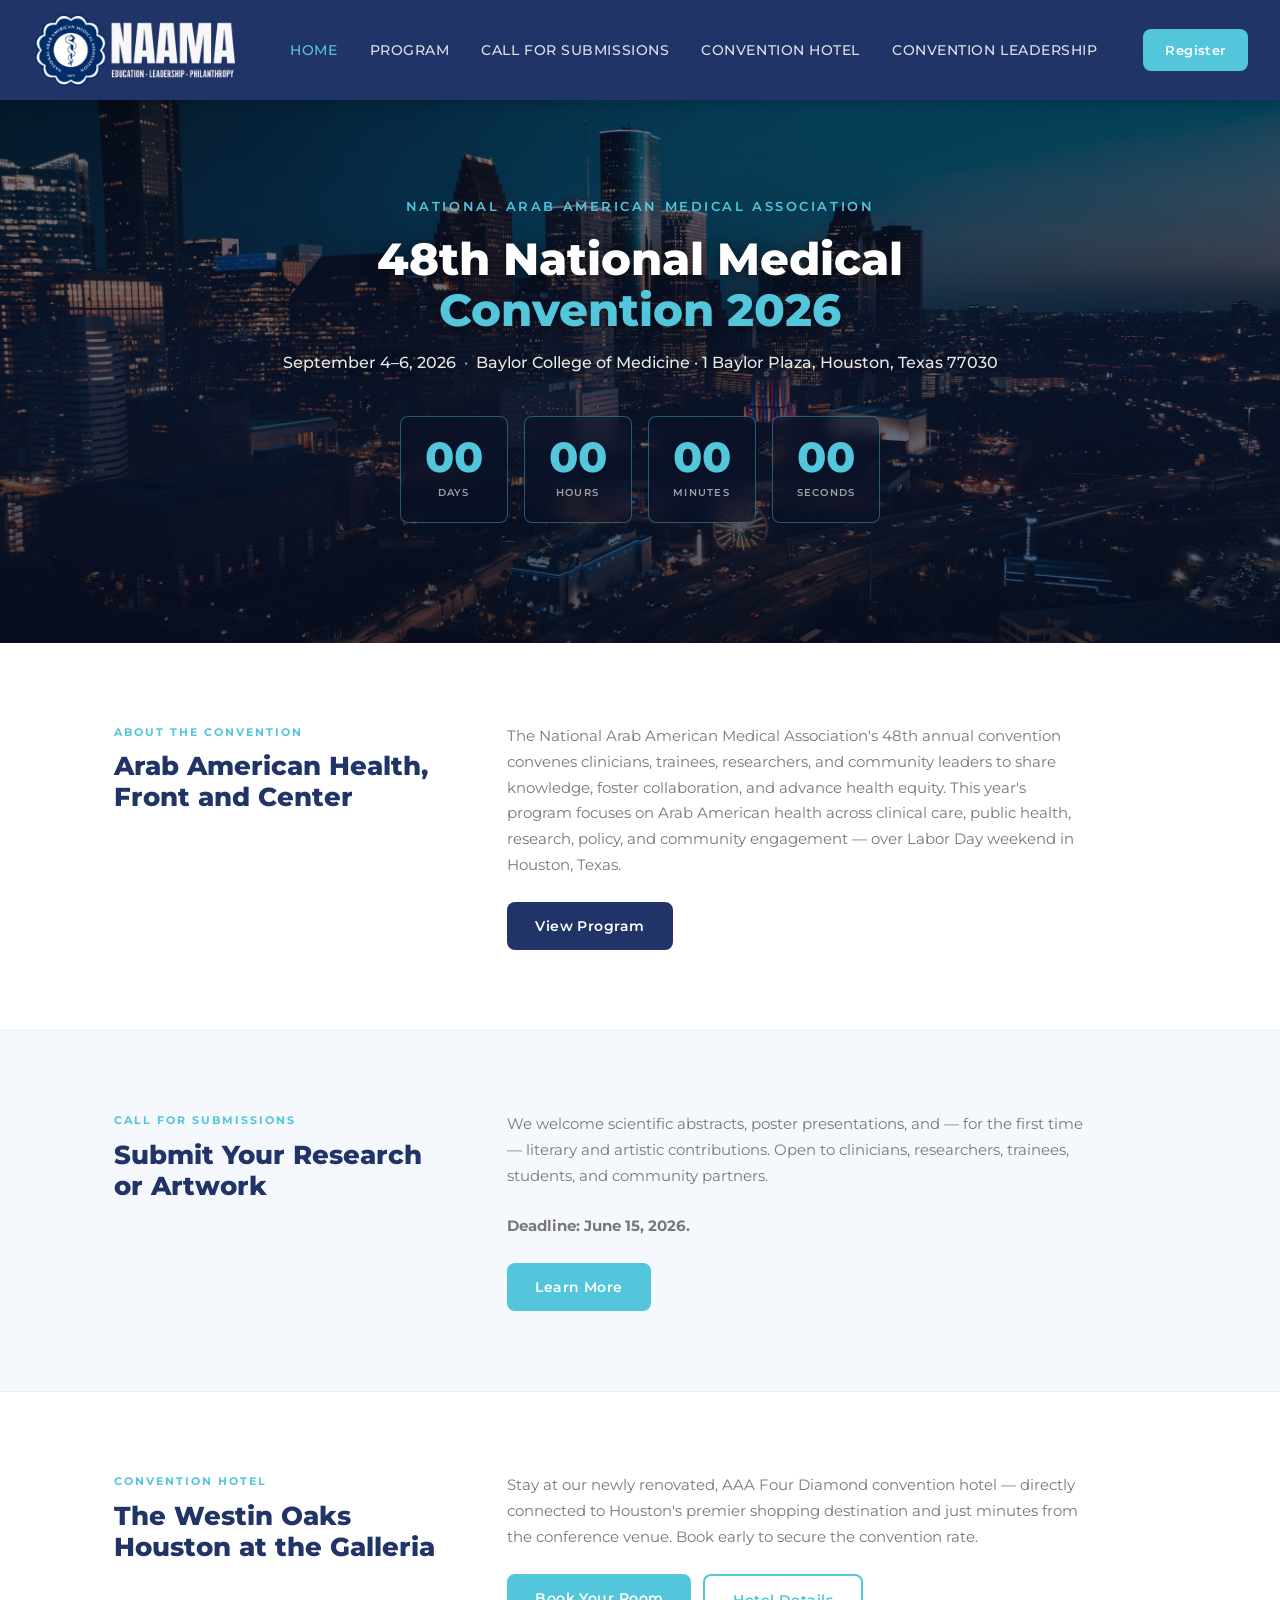
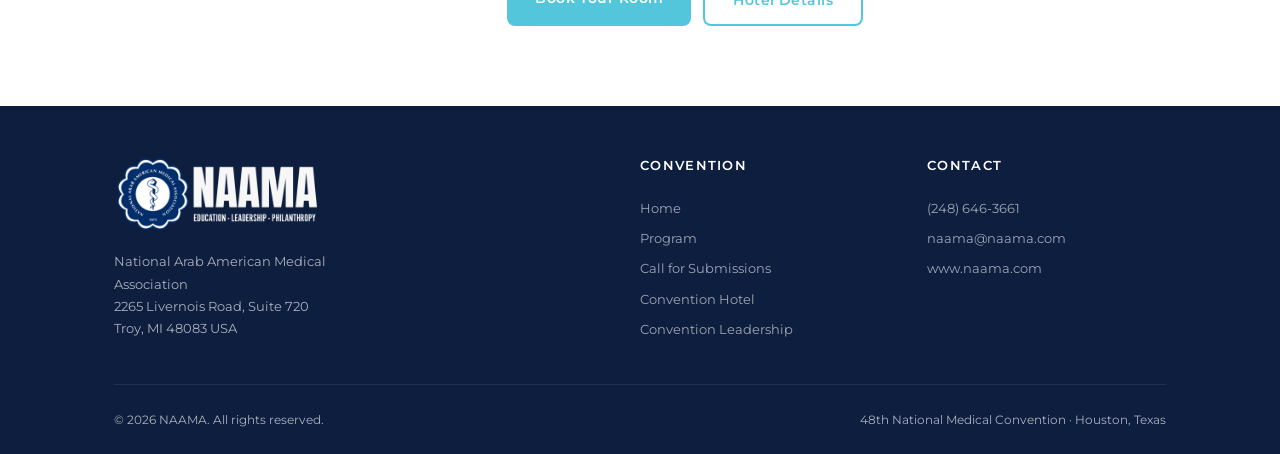
==== index.html @ 40c574af "Add Baylor College of Medicine to address and redesign deadline section - All venue references now r" ====
<!DOCTYPE html>
<html lang="en">
<head>
  <meta charset="UTF-8" />
  <meta name="viewport" content="width=device-width, initial-scale=1.0" />
  <title>NAAMA 48th National Medical Convention 2026</title>
  <link rel="stylesheet" href="css/naama-site.css" />
</head>
<body>

  <!-- ── Navigation ── -->
  <nav class="nav">
    <div class="nav__inner">
      <a href="index.html" class="nav__logo">
        <img src="images/New2025-WH-NAAMA-Full-logo-corrected-500x188-1.png" alt="NAAMA Logo" />
      </a>
      <ul class="nav__links">
        <li><a href="index.html" class="active">Home</a></li>
        <li><a href="agenda.html">Program</a></li>
        <li><a href="submissions.html">Call for Submissions</a></li>
        <li><a href="hotel.html">Convention Hotel</a></li>
        <li><a href="leadership.html">Convention Leadership</a></li>
      </ul>
      <div class="nav__register">
        <a href="https://www.zeffy.com/en-US/ticketing/naama-48th-national-convention" target="_blank" rel="noopener" class="btn btn-primary">Register</a>
      </div>
      <button class="nav__toggle" onclick="toggleNav()" aria-label="Toggle menu">
        <span></span><span></span><span></span>
      </button>
    </div>
    <div class="nav__mobile" id="mobileNav">
      <a href="index.html">Home</a>
      <a href="agenda.html">Program</a>
      <a href="submissions.html">Call for Submissions</a>
      <a href="hotel.html">Convention Hotel</a>
      <a href="leadership.html">Convention Leadership</a>
      <a href="https://www.zeffy.com/en-US/ticketing/naama-48th-national-convention" target="_blank" rel="noopener" class="btn btn-primary">Register</a>
    </div>
  </nav>

  <!-- ── Hero ── -->
  <section class="hero">
    <div class="container">
      <p class="hero__eyebrow">National Arab American Medical Association</p>
      <h1>48th National Medical<br><span>Convention 2026</span></h1>
      <div class="hero__meta">
        <span>September 4–6, 2026</span>
        <span class="sep">·</span>
        <span>Baylor College of Medicine &middot; 1 Baylor Plaza, Houston, Texas 77030</span>
      </div>

      <!-- Countdown -->
      <div class="countdown">
        <div class="countdown__unit">
          <span class="countdown__number" id="cd-days">--</span>
          <span class="countdown__label">Days</span>
        </div>
        <div class="countdown__unit">
          <span class="countdown__number" id="cd-hours">--</span>
          <span class="countdown__label">Hours</span>
        </div>
        <div class="countdown__unit">
          <span class="countdown__number" id="cd-minutes">--</span>
          <span class="countdown__label">Minutes</span>
        </div>
        <div class="countdown__unit">
          <span class="countdown__number" id="cd-seconds">--</span>
          <span class="countdown__label">Seconds</span>
        </div>
      </div>
    </div>
  </section>

  <!-- ── Strip: About ── -->
  <div class="strip">
    <div class="container">
      <div class="strip__inner">
        <div class="strip__heading">
          <div class="strip__label">About the Convention</div>
          <div class="strip__title">Arab American Health, Front and Center</div>
        </div>
        <div class="strip__body">
          <p>
            The National Arab American Medical Association's 48th annual convention convenes
            clinicians, trainees, researchers, and community leaders to share knowledge, foster
            collaboration, and advance health equity. This year's program focuses on Arab American
            health across clinical care, public health, research, policy, and community engagement —
            over Labor Day weekend in Houston, Texas.
          </p>
          <a href="agenda.html" class="btn btn-navy">View Program</a>
        </div>
      </div>
    </div>
  </div>

  <!-- ── Strip: Submissions ── -->
  <div class="strip strip--alt">
    <div class="container">
      <div class="strip__inner">
        <div class="strip__heading">
          <div class="strip__label">Call for Submissions</div>
          <div class="strip__title">Submit Your Research or Artwork</div>
        </div>
        <div class="strip__body">
          <p>
            We welcome scientific abstracts, poster presentations, and — for the first time —
            literary and artistic contributions. Open to clinicians, researchers, trainees,
            students, and community partners.
          </p>
          <p style="margin-top:.75rem;margin-bottom:1.5rem;"><strong>Deadline: June 15, 2026.</strong></p>
          <a href="submissions.html" class="btn btn-primary">Learn More</a>
        </div>
      </div>
    </div>
  </div>

  <!-- ── Strip: Hotel ── -->
  <div class="strip">
    <div class="container">
      <div class="strip__inner">
        <div class="strip__heading">
          <div class="strip__label">Convention Hotel</div>
          <div class="strip__title">The Westin Oaks Houston at the Galleria</div>
        </div>
        <div class="strip__body">
          <p>
            Stay at our newly renovated, AAA Four Diamond convention hotel — directly connected
            to Houston's premier shopping destination and just minutes from the conference venue.
            Book early to secure the convention rate.
          </p>
          <div style="display:flex;gap:.75rem;flex-wrap:wrap;">
            <a href="https://share.google/DfsAkr2ILIaCkCmXB" target="_blank" rel="noopener" class="btn btn-primary">Book Your Room</a>
            <a href="hotel.html" class="btn btn-outline">Hotel Details</a>
          </div>
        </div>
      </div>
    </div>
  </div>

  <!-- ── Footer ── -->
  <footer class="footer">
    <div class="container">
      <div class="footer__inner">
        <div class="footer__brand">
          <img src="images/New2025-WH-NAAMA-Full-logo-corrected-500x188-1.png" alt="NAAMA Logo" />
          <p>National Arab American Medical Association<br>2265 Livernois Road, Suite 720<br>Troy, MI 48083 USA</p>
        </div>
        <div class="footer__col">
          <h4>Convention</h4>
          <a href="index.html">Home</a>
          <a href="agenda.html">Program</a>
          <a href="submissions.html">Call for Submissions</a>
          <a href="hotel.html">Convention Hotel</a>
          <a href="leadership.html">Convention Leadership</a>
        </div>
        <div class="footer__col">
          <h4>Contact</h4>
          <a href="tel:2486463661">(248) 646-3661</a>
          <a href="mailto:naama@naama.com">naama@naama.com</a>
          <a href="https://www.naama.com" target="_blank" rel="noopener">www.naama.com</a>
        </div>
      </div>
      <div class="footer__bottom">
        <span>&copy; 2026 NAAMA. All rights reserved.</span>
        <span>48th National Medical Convention &middot; Houston, Texas</span>
      </div>
    </div>
  </footer>

  <script>
    function toggleNav() {
      document.getElementById('mobileNav').classList.toggle('open');
    }

    // Countdown to September 4, 2026 at 8:00 AM
    function updateCountdown() {
      const target = new Date('2026-09-04T08:00:00').getTime();
      const now    = new Date().getTime();
      const diff   = target - now;

      if (diff <= 0) {
        ['cd-days','cd-hours','cd-minutes','cd-seconds'].forEach(id =>
          document.getElementById(id).textContent = '00'
        );
        return;
      }

      const pad = n => String(n).padStart(2, '0');
      document.getElementById('cd-days').textContent    = pad(Math.floor(diff / 86400000));
      document.getElementById('cd-hours').textContent   = pad(Math.floor((diff % 86400000) / 3600000));
      document.getElementById('cd-minutes').textContent = pad(Math.floor((diff % 3600000) / 60000));
      document.getElementById('cd-seconds').textContent = pad(Math.floor((diff % 60000) / 1000));
    }

    updateCountdown();
    setInterval(updateCountdown, 1000);
  </script>
</body>
</html>
---- css/naama-site.css ----
/* ========================================
   NAAMA 2026 – Site Styles
   ======================================== */

@import url('https://fonts.googleapis.com/css2?family=Montserrat:wght@300;400;500;600;700;800&display=swap');

/* ── Reset & Base ── */
*, *::before, *::after { box-sizing: border-box; margin: 0; padding: 0; }

:root {
  --navy:   #213467;
  --teal:   #54c6dc;
  --black:  #000000;
  --gray:   #787878;
  --steel:  #6b96bf;
  --white:  #ffffff;
  --light:  #f5f8fc;

  --h1: 2.8rem;
  --h2: 2rem;
  --h3: 1.4rem;
  --h4: 1.1rem;
  --body: 1rem;
  --small: 0.875rem;

  --radius: 8px;
  --shadow: 0 4px 24px rgba(33,52,103,.10);
  --transition: .25s ease;
}

html { scroll-behavior: smooth; }

body {
  font-family: 'Montserrat', sans-serif;
  font-size: var(--body);
  color: var(--black);
  background: var(--white);
  line-height: 1.7;
}

img { max-width: 100%; display: block; }
a   { color: inherit; text-decoration: none; }
ul  { list-style: none; }

/* ── Typography ── */
h1 { font-size: var(--h1); font-weight: 800; line-height: 1.15; }
h2 { font-size: var(--h2); font-weight: 700; line-height: 1.25; }
h3 { font-size: var(--h3); font-weight: 600; line-height: 1.35; }
h4 { font-size: var(--h4); font-weight: 600; }
p  { font-size: var(--body); font-weight: 400; }
.small { font-size: var(--small); }

/* ── Utility ── */
.container { max-width: 1100px; margin: 0 auto; padding: 0 1.5rem; }
.text-center { text-align: center; }
.text-navy  { color: var(--navy); }
.text-teal  { color: var(--teal); }
.text-gray  { color: var(--gray); }

.btn {
  display: inline-block;
  padding: .75rem 1.75rem;
  border-radius: var(--radius);
  font-family: 'Montserrat', sans-serif;
  font-weight: 600;
  font-size: .9rem;
  letter-spacing: .03em;
  cursor: pointer;
  transition: opacity var(--transition), transform var(--transition);
  border: none;
}
.btn:hover { opacity: .88; transform: translateY(-1px); }

.btn-primary { background: var(--teal); color: var(--white); }
.btn-outline {
  background: transparent;
  border: 2px solid var(--teal);
  color: var(--teal);
}
.btn-outline:hover { background: var(--teal); color: var(--white); }
.btn-navy { background: var(--navy); color: var(--white); }
.btn-white { background: var(--white); color: var(--navy); }
.btn-disabled {
  background: rgba(255,255,255,.15);
  color: rgba(255,255,255,.5);
  border: 1px solid rgba(255,255,255,.2);
  cursor: default;
  pointer-events: none;
  font-size: .78rem;
  letter-spacing: .04em;
}
.btn-disabled:hover { opacity: 1; transform: none; }

section { padding: 5rem 0; }

/* ── Divider ── */
.divider {
  width: 60px; height: 4px;
  background: var(--teal);
  border-radius: 2px;
  margin: 1rem auto 2rem;
}
.divider-left { margin: 1rem 0 2rem; }

/* ========================================
   NAVIGATION
   ======================================== */
.nav {
  position: sticky; top: 0; z-index: 100;
  background: var(--navy);
  box-shadow: 0 2px 12px rgba(0,0,0,.18);
}
.nav__inner {
  display: flex;
  align-items: center;
  justify-content: space-between;
  height: 100px;
  gap: 1rem;
  max-width: 100%;
  padding: 0 2rem;
}
.nav__logo { flex-shrink: 0; }
.nav__logo img { height: 80px; width: auto; }

.nav__links {
  display: flex;
  align-items: center;
  gap: 2rem;
}
.nav__links a {
  color: rgba(255,255,255,.85);
  font-size: .85rem;
  font-weight: 500;
  letter-spacing: .04em;
  text-transform: uppercase;
  transition: color var(--transition);
}
.nav__links a:hover,
.nav__links a.active { color: var(--teal); }

.nav__register .btn {
  font-size: .82rem;
  padding: .6rem 1.4rem;
}

/* Hamburger */
.nav__toggle {
  display: none;
  flex-direction: column;
  gap: 5px;
  cursor: pointer;
  padding: 4px;
}
.nav__toggle span {
  display: block; width: 26px; height: 2px;
  background: var(--white);
  border-radius: 2px;
  transition: var(--transition);
}

/* Mobile nav */
.nav__mobile {
  display: none;
  background: var(--navy);
  padding: 1rem 1.5rem 1.5rem;
  border-top: 1px solid rgba(255,255,255,.1);
}
.nav__mobile.open { display: block; }
.nav__mobile a {
  display: block;
  color: rgba(255,255,255,.85);
  font-size: .9rem;
  font-weight: 500;
  padding: .65rem 0;
  border-bottom: 1px solid rgba(255,255,255,.07);
  text-transform: uppercase;
  letter-spacing: .04em;
}
.nav__mobile a:last-child { border-bottom: none; }
.nav__mobile a:hover { color: var(--teal); }
.nav__mobile .btn { margin-top: 1rem; width: 100%; text-align: center; }

/* ========================================
   HERO
   ======================================== */
.hero {
  background: url('../images/houston-hero.jpg') center center / cover no-repeat;
  padding: 6rem 0 5rem;
  color: var(--white);
  text-align: center;
  position: relative;
  overflow: hidden;
}
.hero::before {
  content: '';
  position: absolute; inset: 0;
  background: linear-gradient(
    to bottom,
    rgba(10, 18, 40, 0.52) 0%,
    rgba(15, 28, 60, 0.62) 50%,
    rgba(10, 18, 40, 0.72) 100%
  );
  pointer-events: none;
}
.hero > .container { position: relative; z-index: 1; }
.hero__eyebrow {
  font-size: .8rem;
  font-weight: 600;
  letter-spacing: .2em;
  text-transform: uppercase;
  color: var(--teal);
  margin-bottom: 1rem;
}
.hero h1 {
  color: var(--white);
  margin-bottom: .75rem;
  text-shadow: 0 2px 16px rgba(0,0,0,.55);
}
.hero h1 span { color: var(--teal); }

.hero__meta {
  font-size: 1rem;
  color: rgba(255,255,255,.9);
  font-weight: 500;
  margin-bottom: 2.5rem;
  display: flex;
  justify-content: center;
  align-items: center;
  gap: .5rem;
  flex-wrap: wrap;
  text-shadow: 0 1px 8px rgba(0,0,0,.5);
}
.hero__meta .sep { color: var(--teal); }

/* ── Countdown ── */
.countdown {
  display: flex;
  justify-content: center;
  gap: 1rem;
  margin: 2.5rem 0;
  flex-wrap: wrap;
}
.countdown__unit {
  background: rgba(10, 18, 40, 0.55);
  border: 1px solid rgba(84,198,220,.4);
  border-radius: var(--radius);
  padding: 1.25rem 1.5rem;
  min-width: 90px;
  text-align: center;
  backdrop-filter: blur(8px);
  -webkit-backdrop-filter: blur(8px);
}
.countdown__number {
  display: block;
  font-size: 2.6rem;
  font-weight: 800;
  color: var(--teal);
  line-height: 1;
  font-variant-numeric: tabular-nums;
}
.countdown__label {
  display: block;
  font-size: .65rem;
  font-weight: 600;
  letter-spacing: .12em;
  text-transform: uppercase;
  color: rgba(255,255,255,.6);
  margin-top: .35rem;
}

/* ========================================
   CARDS / INFO BLOCKS
   ======================================== */
.cards {
  display: grid;
  grid-template-columns: repeat(auto-fit, minmax(300px, 1fr));
  gap: 1.75rem;
}

.card {
  background: var(--white);
  border-radius: var(--radius);
  padding: 2.25rem 2rem;
  box-shadow: var(--shadow);
  border-top: 4px solid transparent;
  transition: transform var(--transition), box-shadow var(--transition);
}
.card:hover {
  transform: translateY(-4px);
  box-shadow: 0 8px 32px rgba(33,52,103,.14);
}
.card--teal  { border-top-color: var(--teal); }
.card--navy  { border-top-color: var(--navy); }
.card--steel { border-top-color: var(--steel); }

.card__icon {
  width: 48px; height: 48px;
  border-radius: 50%;
  display: flex; align-items: center; justify-content: center;
  font-size: 1.3rem;
  margin-bottom: 1.25rem;
}
.card__icon--teal  { background: rgba(84,198,220,.12); color: var(--teal); }
.card__icon--navy  { background: rgba(33,52,103,.08);  color: var(--navy); }

.card h3 { margin-bottom: .5rem; color: var(--navy); }
.card p   { color: var(--gray); margin-bottom: 1.25rem; font-size: .93rem; }
.card .btn { font-size: .82rem; }

/* ========================================
   SECTION HEADERS
   ======================================== */
.section-header { margin-bottom: 3rem; text-align: center; }
.section-header h2 { color: var(--navy); }

/* ── Light / Dark sections ── */
.section--light { background: var(--light); }
.section--dark  { background: var(--navy); color: var(--white); }
.section--dark h2 { color: var(--white); }
.section--dark .divider { background: var(--teal); }
.section--dark p { color: rgba(255,255,255,.8); }

/* ========================================
   HOME STRIPS
   ======================================== */
.strip {
  padding: 5rem 0;
  border-bottom: 1px solid #eaeff5;
}
.strip:last-of-type { border-bottom: none; }
.strip--alt { background: var(--light); }
.strip--dark { background: var(--navy); border-bottom: none; }

.strip__inner {
  display: grid;
  grid-template-columns: 1fr 2fr;
  gap: 2.5rem 4rem;
  align-items: start;
}

.strip__label {
  font-size: .7rem;
  font-weight: 700;
  letter-spacing: .18em;
  text-transform: uppercase;
  color: var(--teal);
  margin-bottom: .6rem;
}
.strip__title {
  font-size: 1.6rem;
  font-weight: 800;
  color: var(--navy);
  line-height: 1.2;
}
.strip--dark .strip__title { color: var(--white); }

.strip__accent {
  width: 3px;
  align-self: stretch;
  background: var(--teal);
  border-radius: 2px;
  display: none; /* shown via JS on wider screens */
}

.strip__body p {
  color: var(--gray);
  font-size: .95rem;
  max-width: 580px;
  margin-bottom: 1.5rem;
}
.strip--dark .strip__body p { color: rgba(255,255,255,.75); }

.strip__cta { flex-shrink: 0; }

@media (max-width: 820px) {
  .strip__inner {
    grid-template-columns: 1fr;
    gap: 1.25rem;
  }
  .strip__cta { justify-self: start; }
}

/* ========================================
   SPEAKERS GRID
   ======================================== */
.speakers-grid {
  display: grid;
  grid-template-columns: repeat(auto-fill, minmax(130px, 1fr));
  gap: 1.75rem 1.25rem;
  margin-top: 2.5rem;
}
.speaker-card {
  display: flex;
  flex-direction: column;
  align-items: center;
  text-align: center;
}
.speaker-card__photo {
  width: 96px;
  height: 96px;
  border-radius: 50%;
  object-fit: cover;
  object-position: top center;
  border: 3px solid var(--teal);
  margin-bottom: .75rem;
  box-shadow: 0 4px 16px rgba(33,52,103,.15);
  transition: transform .25s ease, box-shadow .25s ease;
}
.speaker-card:hover .speaker-card__photo {
  transform: translateY(-3px);
  box-shadow: 0 8px 24px rgba(33,52,103,.2);
}
.speaker-card__name {
  font-size: .8rem;
  font-weight: 700;
  color: var(--navy);
  line-height: 1.3;
  margin-bottom: .2rem;
}
.speaker-card__cred {
  font-size: .72rem;
  color: var(--gray);
  font-weight: 500;
}

/* ── Speaker Bio Hover Card ── */
.speaker-card {
  position: relative;
}
.speaker-bio {
  display: none;
  position: absolute;
  bottom: calc(100% + 10px);
  left: 50%;
  transform: translateX(-50%);
  width: 260px;
  background: var(--navy);
  color: var(--white);
  border-radius: var(--radius);
  padding: 1.1rem 1.2rem;
  box-shadow: 0 8px 32px rgba(0,0,0,.3);
  z-index: 50;
  pointer-events: none;
}
.speaker-bio::after {
  content: '';
  position: absolute;
  top: 100%; left: 50%;
  transform: translateX(-50%);
  border: 7px solid transparent;
  border-top-color: var(--navy);
}
.speaker-bio__name {
  font-size: .8rem;
  font-weight: 700;
  color: var(--teal);
  margin-bottom: .5rem;
}
.speaker-bio__text {
  font-size: .75rem;
  line-height: 1.55;
  color: rgba(255,255,255,.85);
}
.speaker-card:hover .speaker-bio,
.speaker-card.bio-open .speaker-bio {
  display: block;
}
/* keep bio on screen near edges */
@media (max-width: 600px) {
  .speaker-bio {
    left: 0; transform: none;
    width: 230px;
  }
  .speaker-bio::after { left: 48px; }
}

/* ── Session summary line ── */
.agenda-session__summary {
  font-size: .78rem;
  color: var(--gray);
  font-style: italic;
  padding: .5rem 1.25rem .6rem;
  border-bottom: 1px solid #f0f4f8;
  background: var(--white);
}

/* ========================================
   AGENDA PAGE
   ======================================== */
.agenda-disclaimer {
  background: rgba(84,198,220,.1);
  border-left: 4px solid var(--teal);
  border-radius: 0 var(--radius) var(--radius) 0;
  padding: 1rem 1.25rem;
  margin-bottom: 2.5rem;
  font-size: .88rem;
  color: var(--navy);
  font-weight: 500;
}

.agenda-day {
  margin-bottom: 3.5rem;
}
.agenda-day__title {
  background: var(--navy);
  color: var(--white);
  padding: .75rem 1.5rem;
  border-radius: var(--radius);
  font-size: 1rem;
  font-weight: 700;
  letter-spacing: .05em;
  text-transform: uppercase;
  margin-bottom: 1.5rem;
}

.agenda-block {
  margin-bottom: 1rem;
  border-radius: var(--radius);
  overflow: hidden;
  border: 1px solid #e8eef5;
}

.agenda-block--break {
  background: var(--light);
  border-color: transparent;
  padding: .75rem 1.25rem;
  display: flex;
  align-items: center;
  gap: 1rem;
}
.agenda-block--break .time {
  font-size: .8rem;
  font-weight: 700;
  color: var(--gray);
  white-space: nowrap;
  min-width: 110px;
}
.agenda-block--break .label {
  font-size: .88rem;
  color: var(--gray);
  font-weight: 500;
}

.agenda-session {
  background: var(--white);
}
.agenda-session__header {
  background: rgba(33,52,103,.06);
  padding: .85rem 1.25rem;
  display: flex;
  align-items: center;
  gap: .75rem;
  border-bottom: 1px solid #e8eef5;
  cursor: pointer;
  user-select: none;
}
.agenda-session__header:hover {
  background: rgba(33,52,103,.10);
}
.agenda-session__badge {
  background: var(--navy);
  color: var(--white);
  font-size: .72rem;
  font-weight: 700;
  letter-spacing: .06em;
  text-transform: uppercase;
  padding: .25rem .65rem;
  border-radius: 20px;
  white-space: nowrap;
}
.agenda-session__title {
  font-weight: 700;
  font-size: .93rem;
  color: var(--navy);
}
.agenda-session__moderator {
  font-size: .78rem;
  color: var(--gray);
  margin-left: auto;
  white-space: nowrap;
}

.agenda-talk {
  display: grid;
  grid-template-columns: 110px 1fr;
  gap: .5rem 1rem;
  padding: .9rem 1.25rem;
  border-bottom: 1px solid #f0f4f8;
  align-items: start;
}
.agenda-talk:last-child { border-bottom: none; }
.agenda-talk__time {
  font-size: .78rem;
  font-weight: 600;
  color: var(--teal);
  padding-top: .1rem;
  white-space: nowrap;
}
.agenda-talk__title {
  font-size: .88rem;
  font-weight: 600;
  color: var(--black);
  line-height: 1.4;
}
.agenda-talk__speaker {
  font-size: .78rem;
  color: var(--gray);
  margin-top: .2rem;
}

.agenda-special {
  display: grid;
  grid-template-columns: 110px 1fr;
  gap: .5rem 1rem;
  padding: .9rem 1.25rem;
  background: rgba(84,198,220,.06);
  border-top: 2px solid var(--teal);
  align-items: start;
}
.agenda-special__time {
  font-size: .78rem;
  font-weight: 700;
  color: var(--teal);
  white-space: nowrap;
}
.agenda-special__title {
  font-size: .9rem;
  font-weight: 700;
  color: var(--navy);
}
.agenda-special__sub {
  font-size: .8rem;
  color: var(--gray);
  margin-top: .2rem;
}

/* Roundtable */
.roundtable-topics {
  margin-top: .5rem;
  padding-left: .5rem;
}
.roundtable-topics li {
  font-size: .8rem;
  color: var(--gray);
  padding: .15rem 0;
}
.roundtable-topics li::before {
  content: '–  ';
  color: var(--teal);
  font-weight: 700;
}

/* ========================================
   SUBMISSIONS PAGE
   ======================================== */
.tracks {
  display: grid;
  grid-template-columns: repeat(auto-fit, minmax(320px, 1fr));
  gap: 2rem;
  margin-top: 2rem;
}

.track {
  border-radius: var(--radius);
  overflow: hidden;
  box-shadow: var(--shadow);
  display: flex;
  flex-direction: column;
}
.track__header {
  padding: 0;
  color: var(--white);
  position: relative;
  overflow: hidden;
  height: 200px;
  display: flex;
  align-items: flex-end;
}
.track__header-bg {
  position: absolute; inset: 0;
  background-size: cover;
  background-position: center;
  transition: transform .4s ease;
}
.track:hover .track__header-bg { transform: scale(1.04); }
.track__header-overlay {
  position: absolute; inset: 0;
  background: linear-gradient(to top, rgba(10,18,40,.70) 0%, rgba(10,18,40,.22) 100%);
}
.track__header-text {
  position: relative; z-index: 1;
  padding: 1.5rem;
}
.track--science .track__header-bg { background-image: url('../images/research.jpg'); }
.track--art     .track__header-bg { background-image: url('../images/arabic_art.jpg'); }

.track__header h3 { color: var(--white); margin-bottom: .25rem; font-size: 1.2rem; }
.track__header p  { color: rgba(255,255,255,.8); font-size: .85rem; margin: 0; }

.track__body {
  padding: 1.75rem;
  background: var(--white);
  border: 1px solid #e8eef5;
  border-top: none;
  display: flex;
  flex-direction: column;
  flex: 1;
}
.track__body .btn { margin-top: auto; width: 100%; text-align: center; padding-top: 1rem; }

.track__body h4 { color: var(--navy); margin-bottom: .75rem; font-size: .88rem; text-transform: uppercase; letter-spacing: .06em; }

.track__list { margin-bottom: 1.5rem; }
.track__list li {
  font-size: .88rem;
  color: var(--gray);
  padding: .3rem 0;
  padding-left: 1rem;
  position: relative;
}
.track__list li::before {
  content: '';
  position: absolute; left: 0; top: .65rem;
  width: 5px; height: 5px;
  border-radius: 50%;
  background: var(--teal);
}

/* Dates bar */
.dates-bar {
  display: flex;
  gap: 1rem;
  flex-wrap: wrap;
  margin: 2.5rem 0;
}
.date-item {
  flex: 1;
  min-width: 200px;
  background: var(--white);
  border-radius: var(--radius);
  padding: 1.25rem 1.5rem;
  box-shadow: var(--shadow);
  border-left: 4px solid var(--teal);
}
.date-item__label {
  font-size: .75rem;
  font-weight: 600;
  text-transform: uppercase;
  letter-spacing: .08em;
  color: var(--gray);
  margin-bottom: .25rem;
}
.date-item__date {
  font-size: 1rem;
  font-weight: 700;
  color: var(--navy);
}

/* ========================================
   HOTEL PAGE
   ======================================== */
.hotel-hero {
  background: url('../images/hotel-hero.jpg') center center / cover no-repeat;
  color: var(--white);
  padding: 6rem 0 5rem;
  text-align: center;
  position: relative;
  overflow: hidden;
}
.hotel-hero::before {
  content: '';
  position: absolute; inset: 0;
  background: linear-gradient(
    to bottom,
    rgba(10, 18, 40, 0.55) 0%,
    rgba(10, 18, 40, 0.70) 100%
  );
  pointer-events: none;
}
.hotel-hero > .container { position: relative; z-index: 1; }
.hotel-hero h1 { color: var(--white); text-shadow: 0 2px 16px rgba(0,0,0,.55); }
.hotel-hero p  { color: rgba(255,255,255,.85); max-width: 560px; margin: 1rem auto 0; text-shadow: 0 1px 8px rgba(0,0,0,.4); }

.amenities-grid {
  display: grid;
  grid-template-columns: repeat(auto-fit, minmax(240px, 1fr));
  gap: 1.25rem;
  margin-top: 2rem;
}
.amenity {
  display: flex;
  align-items: flex-start;
  gap: .85rem;
  background: var(--white);
  border-radius: var(--radius);
  padding: 1.25rem;
  box-shadow: var(--shadow);
  border-left: 3px solid var(--teal);
}
.amenity__icon {
  font-size: 1.4rem;
  flex-shrink: 0;
  margin-top: .1rem;
}
.amenity__text strong {
  display: block;
  font-size: .88rem;
  color: var(--navy);
  margin-bottom: .2rem;
}
.amenity__text span {
  font-size: .8rem;
  color: var(--gray);
}

.hotel-cta {
  background: var(--navy);
  border-radius: var(--radius);
  padding: 3rem 2rem;
  text-align: center;
  color: var(--white);
  margin-top: 3rem;
}
.hotel-cta h3 { color: var(--white); margin-bottom: .75rem; }
.hotel-cta p { color: rgba(255,255,255,.75); margin-bottom: 1.5rem; font-size: .93rem; }
.hotel-cta .btn { margin: .4rem; }

/* ========================================
   PAGE HERO (inner pages)
   ======================================== */
.page-hero {
  padding: 5rem 0;
  text-align: center;
  color: var(--white);
  position: relative;
  overflow: hidden;
  background: var(--navy);
}
.page-hero__bg {
  position: absolute; inset: 0;
  background-size: cover;
  background-position: center;
}
.page-hero__overlay {
  position: absolute; inset: 0;
  background: linear-gradient(to bottom, rgba(10,18,40,.45) 0%, rgba(10,18,40,.62) 100%);
}
.page-hero > .container { position: relative; z-index: 1; }
.page-hero h1 { color: var(--white); font-size: 2.2rem; text-shadow: 0 2px 16px rgba(0,0,0,.5); }
.page-hero p  { color: rgba(255,255,255,.85); margin-top: .5rem; font-size: 1rem; text-shadow: 0 1px 8px rgba(0,0,0,.4); }

/* ========================================
   FOOTER
   ======================================== */
.footer {
  background: #0e1e3f;
  color: rgba(255,255,255,.65);
  padding: 3rem 0 1.5rem;
}
.footer__inner {
  display: grid;
  grid-template-columns: 2fr 1fr 1fr;
  gap: 3rem;
  padding-bottom: 2.5rem;
  border-bottom: 1px solid rgba(255,255,255,.08);
}
.footer__brand img { height: 80px; margin-bottom: 1rem; }
.footer__brand p   { font-size: .82rem; line-height: 1.7; max-width: 280px; }

.footer__col h4 {
  color: var(--white);
  font-size: .82rem;
  text-transform: uppercase;
  letter-spacing: .1em;
  margin-bottom: 1rem;
}
.footer__col a {
  display: block;
  font-size: .82rem;
  color: rgba(255,255,255,.6);
  padding: .25rem 0;
  transition: color var(--transition);
}
.footer__col a:hover { color: var(--teal); }

.footer__bottom {
  padding-top: 1.5rem;
  display: flex;
  justify-content: space-between;
  align-items: center;
  flex-wrap: wrap;
  gap: .5rem;
  font-size: .78rem;
}

/* ========================================
   RESPONSIVE
   ======================================== */
@media (max-width: 900px) {
  :root { --h1: 2.2rem; --h2: 1.7rem; }
  .footer__inner { grid-template-columns: 1fr 1fr; }
  .footer__brand { grid-column: 1 / -1; }
}

@media (max-width: 680px) {
  :root { --h1: 1.8rem; --h2: 1.5rem; --h3: 1.2rem; }

  section { padding: 3.5rem 0; }

  .nav__links, .nav__register { display: none; }
  .nav__toggle { display: flex; }

  .countdown__unit { min-width: 70px; padding: 1rem 1.1rem; }
  .countdown__number { font-size: 2rem; }

  .footer__inner { grid-template-columns: 1fr; gap: 2rem; }

  .agenda-talk {
    grid-template-columns: 1fr;
    gap: .25rem;
  }
  .agenda-talk__time { font-size: .72rem; }

  .agenda-special { grid-template-columns: 1fr; gap: .25rem; }

  .dates-bar { flex-direction: column; }
}

@media (max-width: 420px) {
  .countdown { gap: .6rem; }
  .countdown__unit { min-width: 60px; padding: .85rem .8rem; }
  .countdown__number { font-size: 1.7rem; }
}

/* ========================================
   ACCORDION – Collapsible Sessions
   ======================================== */
.agenda-session__toggle {
  margin-left: auto;
  flex-shrink: 0;
  width: 20px;
  height: 20px;
  display: flex;
  align-items: center;
  justify-content: center;
  color: var(--gray);
  transition: transform .25s ease;
}
.agenda-session__toggle svg {
  width: 14px;
  height: 14px;
  fill: none;
  stroke: currentColor;
  stroke-width: 2.5;
  stroke-linecap: round;
  stroke-linejoin: round;
}
.agenda-session__header[aria-expanded="false"] .agenda-session__toggle {
  transform: rotate(-90deg);
}
.agenda-session__body {
  transition: max-height .3s ease;
}
.agenda-session__body.collapsed {
  display: none;
}
/* When moderator exists, toggle stays right regardless */
.agenda-session__moderator { margin-left: auto; }
.agenda-session__header .agenda-session__moderator + .agenda-session__toggle {
  margin-left: .5rem;
}

/* ========================================
   CONCURRENT TRACKS – Day 3
   ======================================== */
.concurrent-note {
  background: rgba(84,198,220,.08);
  border-left: 4px solid var(--teal);
  border-radius: 0 var(--radius) var(--radius) 0;
  padding: .85rem 1.1rem;
  font-size: .82rem;
  color: var(--navy);
  margin-bottom: 1.25rem;
}

.concurrent-wrapper {
  margin-bottom: 1rem;
  border-radius: var(--radius);
  overflow: hidden;
  border: 1px solid #e0e8f0;
}
.concurrent-label {
  background: var(--navy);
  color: var(--white);
  padding: .6rem 1.25rem;
  font-size: .72rem;
  font-weight: 700;
  letter-spacing: .09em;
  text-transform: uppercase;
}
.concurrent-grid {
  display: grid;
  grid-template-columns: 2fr 1fr 1fr;
}
.concurrent-track {
  border-right: 1px solid #e0e8f0;
}
.concurrent-track:last-child { border-right: none; }
.concurrent-track__header {
  padding: .6rem 1rem;
  font-size: .72rem;
  font-weight: 700;
  letter-spacing: .07em;
  text-transform: uppercase;
  text-align: center;
  border-bottom: 2px solid #e0e8f0;
  background: rgba(33,52,103,.04);
}
.concurrent-track--main   .concurrent-track__header { border-bottom-color: var(--navy); color: var(--navy); }
.concurrent-track--nextgen .concurrent-track__header { border-bottom-color: var(--teal); color: var(--teal); }
.concurrent-track--dental  .concurrent-track__header { border-bottom-color: var(--steel); color: var(--steel); }

.concurrent-track__body { padding: .85rem 1rem; }
.concurrent-track__body .agenda-block {
  margin-bottom: .75rem;
}
.concurrent-track__tba {
  font-size: .78rem;
  color: var(--gray);
  font-style: italic;
  text-align: center;
  padding: 1.5rem .5rem;
  line-height: 1.5;
}
.concurrent-track__item {
  padding: .6rem 0;
  border-bottom: 1px solid #f0f4f8;
}
.concurrent-track__item:last-child { border-bottom: none; }
.concurrent-track__time {
  font-size: .7rem;
  font-weight: 700;
  color: var(--teal);
  margin-bottom: .15rem;
}
.concurrent-track__title {
  font-size: .78rem;
  font-weight: 600;
  color: var(--black);
  line-height: 1.35;
}
.concurrent-track__speaker {
  font-size: .72rem;
  color: var(--gray);
  margin-top: .1rem;
}

@media (max-width: 820px) {
  .concurrent-grid { grid-template-columns: 1fr; }
  .concurrent-track { border-right: none; border-bottom: 1px solid #e0e8f0; }
  .concurrent-track:last-child { border-bottom: none; }
}

/* ========================================
   COMMITTEE / LEADERSHIP PAGE
   ======================================== */
.committee-section {
  margin-bottom: 4rem;
}
.committee-section__heading {
  display: flex;
  align-items: center;
  gap: 1rem;
  margin-bottom: .5rem;
}
.committee-section__heading h2 { color: var(--navy); }
.committee-section .divider-left { margin: .75rem 0 2rem; }

.committee-grid {
  display: grid;
  grid-template-columns: repeat(auto-fill, minmax(190px, 1fr));
  gap: 1.5rem;
}
.committee-grid--chair-featured {
  grid-template-columns: 1fr 1fr 1fr 1fr 1fr;
}

.committee-card {
  background: var(--white);
  border-radius: var(--radius);
  box-shadow: var(--shadow);
  padding: 1.75rem 1.25rem 1.5rem;
  text-align: center;
  display: flex;
  flex-direction: column;
  align-items: center;
  transition: transform .25s, box-shadow .25s;
  border-top: 3px solid var(--teal);
}
.committee-card--chair { border-top-color: var(--navy); }
.committee-card:hover {
  transform: translateY(-3px);
  box-shadow: 0 8px 32px rgba(33,52,103,.14);
}
.committee-card__photo {
  width: 90px; height: 90px;
  border-radius: 50%;
  object-fit: cover;
  object-position: top center;
  border: 3px solid var(--teal);
  margin-bottom: .9rem;
  box-shadow: 0 4px 16px rgba(33,52,103,.15);
}
.committee-card--chair .committee-card__photo { border-color: var(--navy); }
.committee-card__initials {
  width: 90px; height: 90px;
  border-radius: 50%;
  background: var(--light);
  border: 3px solid var(--teal);
  margin-bottom: .9rem;
  display: flex;
  align-items: center;
  justify-content: center;
  font-size: 1.5rem;
  font-weight: 700;
  color: var(--navy);
  letter-spacing: .03em;
}
.committee-card--chair .committee-card__initials {
  background: var(--navy);
  border-color: var(--navy);
  color: var(--white);
}
.committee-card__name {
  font-size: .83rem;
  font-weight: 700;
  color: var(--navy);
  line-height: 1.3;
  margin-bottom: .2rem;
}
.committee-card__cred {
  font-size: .7rem;
  color: var(--gray);
  font-weight: 500;
  margin-bottom: .55rem;
}
.committee-card__role {
  display: inline-block;
  background: rgba(84,198,220,.13);
  color: var(--navy);
  font-size: .65rem;
  font-weight: 700;
  letter-spacing: .06em;
  text-transform: uppercase;
  padding: .2rem .6rem;
  border-radius: 20px;
  margin-bottom: .85rem;
}
.committee-card--chair .committee-card__role {
  background: var(--navy);
  color: var(--white);
}
.committee-card__bio {
  font-size: .75rem;
  color: var(--gray);
  line-height: 1.55;
  text-align: left;
  flex: 1;
}

@media (max-width: 900px) {
  .committee-grid--chair-featured { grid-template-columns: repeat(3, 1fr); }
}
@media (max-width: 600px) {
  .committee-grid { grid-template-columns: repeat(2, 1fr); }
  .committee-grid--chair-featured { grid-template-columns: repeat(2, 1fr); }
}

/* ========================================
   DEADLINE BANNER – Submissions Page
   ======================================== */
.deadline-banner {
  background: var(--navy);
  border-radius: var(--radius);
  padding: 1.4rem 1.75rem;
  margin-bottom: 2.5rem;
  display: flex;
  align-items: center;
  gap: 1.25rem;
  box-shadow: 0 4px 20px rgba(33,52,103,.18);
}
.deadline-banner__icon {
  flex-shrink: 0;
  width: 44px;
  height: 44px;
  background: rgba(84,198,220,.18);
  border-radius: 50%;
  display: flex;
  align-items: center;
  justify-content: center;
  color: var(--teal);
}
.deadline-banner__icon svg { width: 22px; height: 22px; }
.deadline-banner__content { flex: 1; min-width: 0; }
.deadline-banner__heading {
  font-size: .65rem;
  font-weight: 700;
  letter-spacing: .16em;
  text-transform: uppercase;
  color: var(--teal);
  margin-bottom: .7rem;
}
.deadline-banner__dates {
  display: flex;
  align-items: center;
  gap: 1.5rem;
  flex-wrap: wrap;
}
.deadline-sep {
  width: 1px;
  height: 36px;
  background: rgba(255,255,255,.15);
  flex-shrink: 0;
}
.deadline-item { flex-shrink: 0; }
.deadline-item__label {
  font-size: .68rem;
  color: rgba(255,255,255,.55);
  font-weight: 500;
  margin-bottom: .15rem;
  white-space: nowrap;
}
.deadline-item__date {
  font-size: .95rem;
  font-weight: 700;
  color: var(--white);
  white-space: nowrap;
}
.deadline-item--urgent .deadline-item__date { color: var(--teal); font-size: 1rem; }

@media (max-width: 680px) {
  .deadline-banner { flex-direction: column; align-items: flex-start; gap: .85rem; }
  .deadline-banner__dates { flex-direction: column; gap: .75rem; }
  .deadline-sep { display: none; }
}
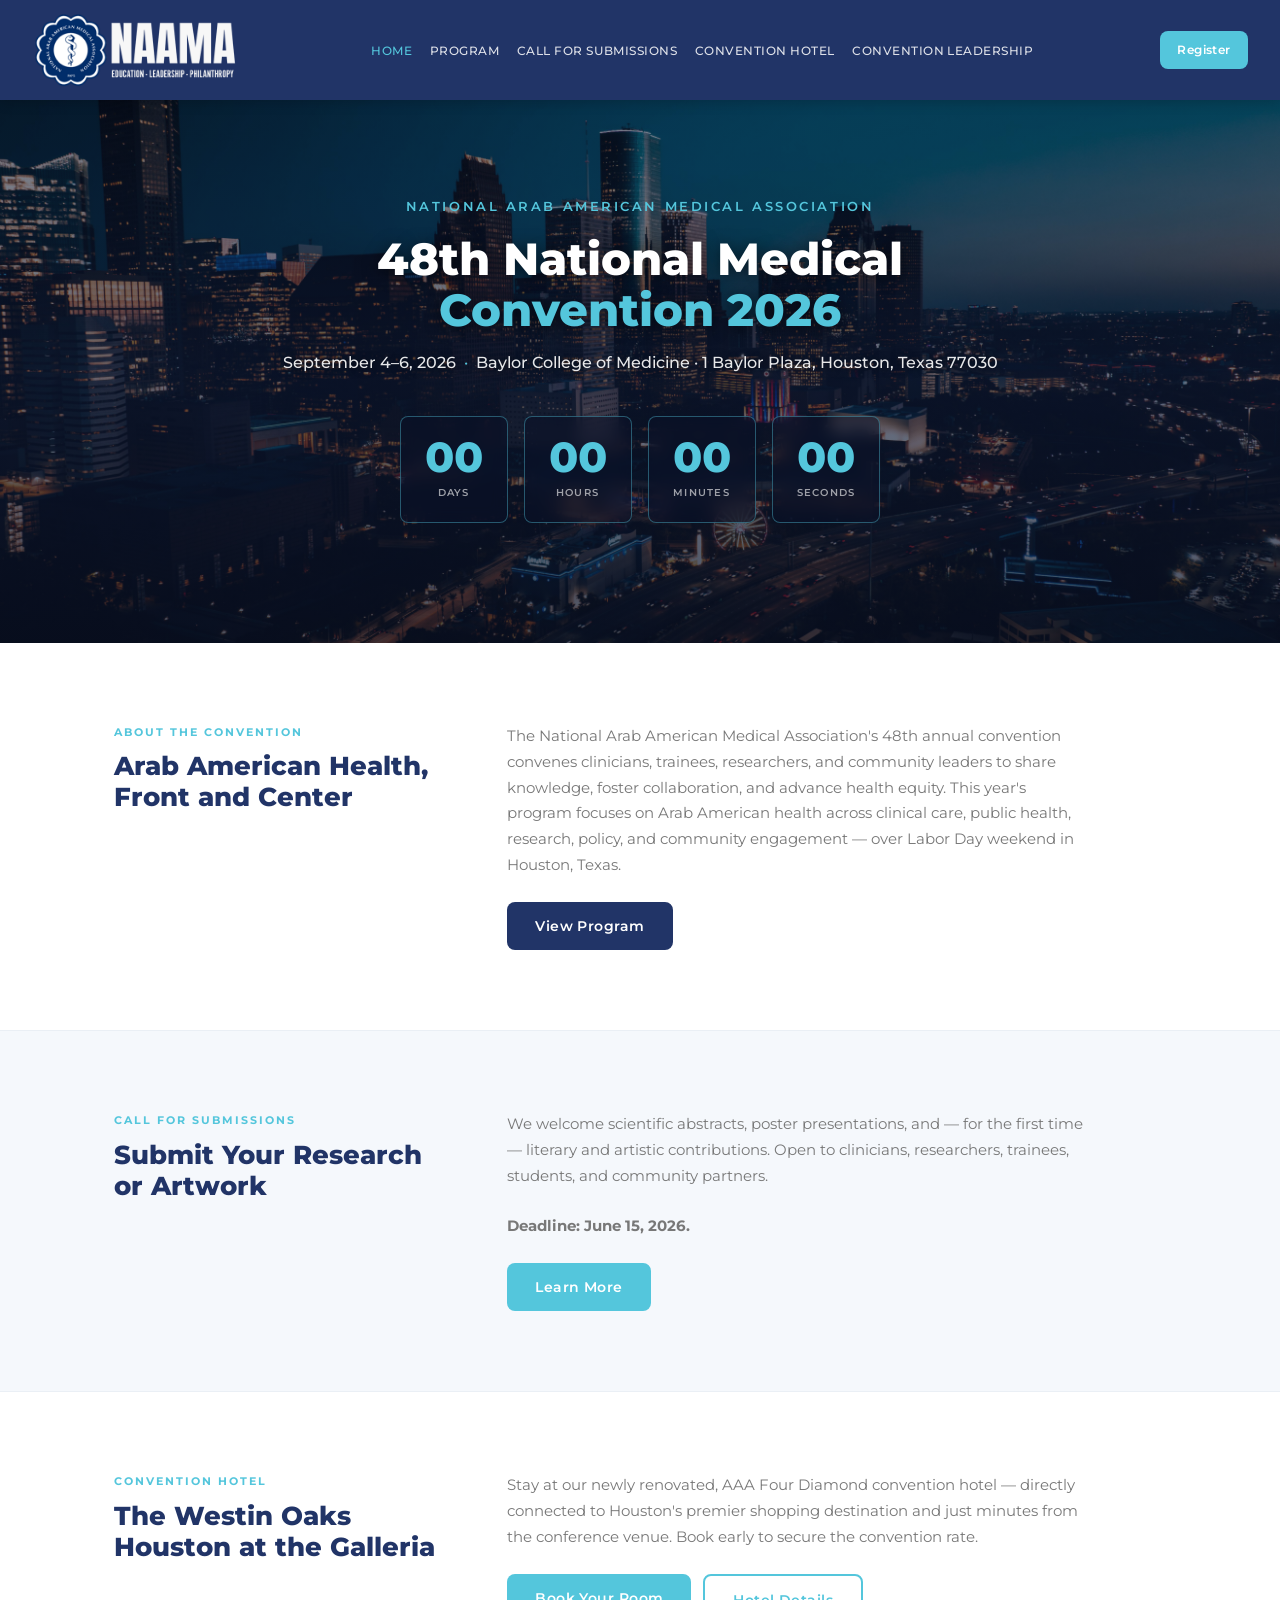
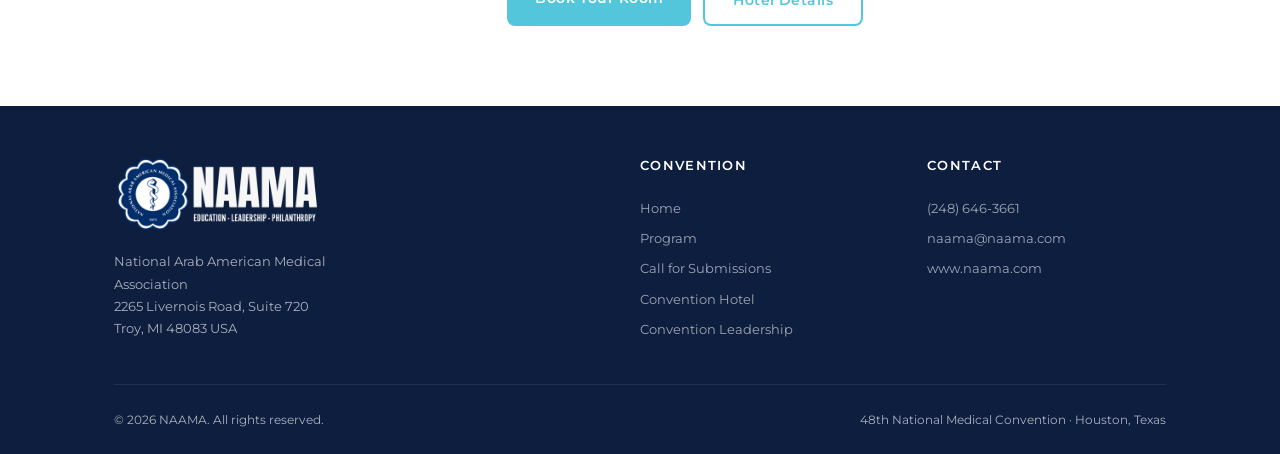
==== commit aeb33bc0: "Global nav: single JS source of truth, fix link overflow at mid-widths - Created js/nav.js — one fil" ====
--- a/index.html
+++ b/index.html
@@ -8,35 +8,7 @@
 </head>
 <body>
 
-  <!-- ── Navigation ── -->
-  <nav class="nav">
-    <div class="nav__inner">
-      <a href="index.html" class="nav__logo">
-        <img src="images/New2025-WH-NAAMA-Full-logo-corrected-500x188-1.png" alt="NAAMA Logo" />
-      </a>
-      <ul class="nav__links">
-        <li><a href="index.html" class="active">Home</a></li>
-        <li><a href="agenda.html">Program</a></li>
-        <li><a href="submissions.html">Call for Submissions</a></li>
-        <li><a href="hotel.html">Convention Hotel</a></li>
-        <li><a href="leadership.html">Convention Leadership</a></li>
-      </ul>
-      <div class="nav__register">
-        <a href="https://www.zeffy.com/en-US/ticketing/naama-48th-national-convention" target="_blank" rel="noopener" class="btn btn-primary">Register</a>
-      </div>
-      <button class="nav__toggle" onclick="toggleNav()" aria-label="Toggle menu">
-        <span></span><span></span><span></span>
-      </button>
-    </div>
-    <div class="nav__mobile" id="mobileNav">
-      <a href="index.html">Home</a>
-      <a href="agenda.html">Program</a>
-      <a href="submissions.html">Call for Submissions</a>
-      <a href="hotel.html">Convention Hotel</a>
-      <a href="leadership.html">Convention Leadership</a>
-      <a href="https://www.zeffy.com/en-US/ticketing/naama-48th-national-convention" target="_blank" rel="noopener" class="btn btn-primary">Register</a>
-    </div>
-  </nav>
+  <script src="js/nav.js"></script>
 
   <!-- ── Hero ── -->
   <section class="hero">
@@ -168,9 +140,6 @@
   </footer>
 
   <script>
-    function toggleNav() {
-      document.getElementById('mobileNav').classList.toggle('open');
-    }
 
     // Countdown to September 4, 2026 at 8:00 AM
     function updateCountdown() {
--- a/css/naama-site.css
+++ b/css/naama-site.css
@@ -143,6 +143,15 @@
   padding: .6rem 1.4rem;
 }
 
+/* ── Tighten link spacing as viewport narrows before hamburger kicks in */
+.nav__links a { white-space: nowrap; }
+
+@media (max-width: 1280px) {
+  .nav__links { gap: 1.1rem; }
+  .nav__links a { font-size: .75rem; }
+  .nav__register .btn { font-size: .78rem; padding: .55rem 1.1rem; }
+}
+
 /* Hamburger */
 .nav__toggle {
   display: none;
@@ -902,13 +911,16 @@
   .footer__brand { grid-column: 1 / -1; }
 }
 
+/* Nav collapses to hamburger at 1100px so all 5 links always fit */
+@media (max-width: 1100px) {
+  .nav__links, .nav__register { display: none; }
+  .nav__toggle { display: flex; }
+}
+
 @media (max-width: 680px) {
   :root { --h1: 1.8rem; --h2: 1.5rem; --h3: 1.2rem; }
 
   section { padding: 3.5rem 0; }
-
-  .nav__links, .nav__register { display: none; }
-  .nav__toggle { display: flex; }
 
   .countdown__unit { min-width: 70px; padding: 1rem 1.1rem; }
   .countdown__number { font-size: 2rem; }
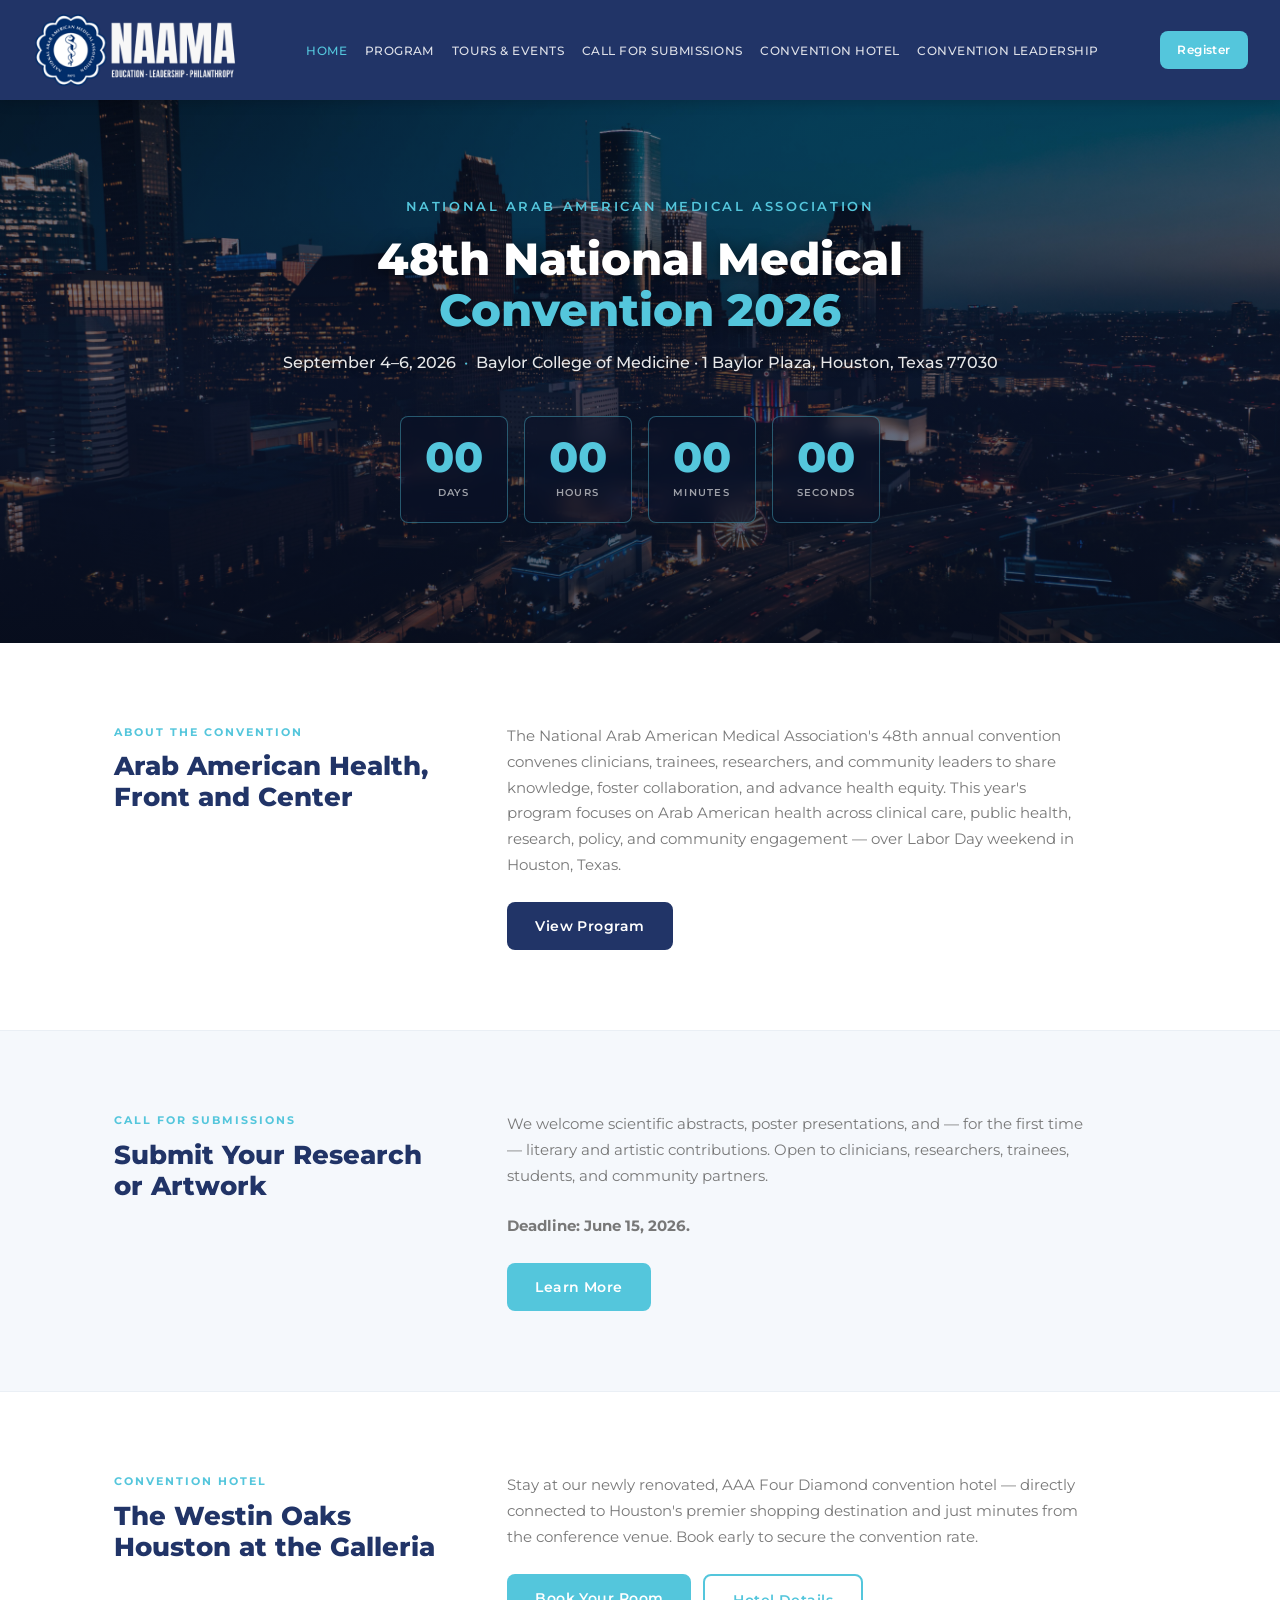
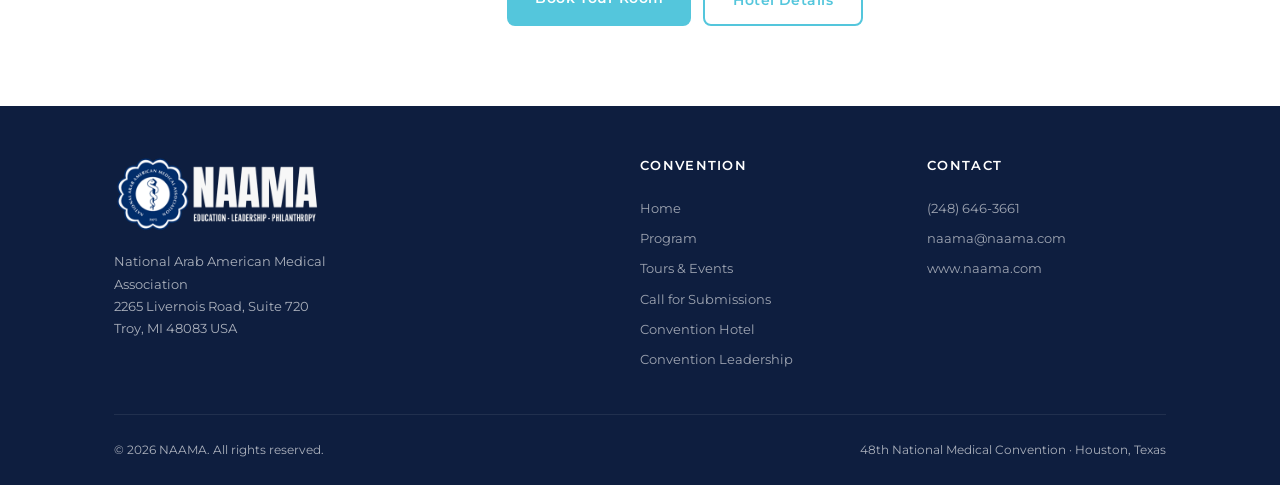
==== commit 59e53803: "Add Tours & Events page, Delegate Meeting, and Tarab Night - New tours.html: NASA JSC tour (Sat Sep " ====
--- a/index.html
+++ b/index.html
@@ -3,7 +3,58 @@
 <head>
   <meta charset="UTF-8" />
   <meta name="viewport" content="width=device-width, initial-scale=1.0" />
-  <title>NAAMA 48th National Medical Convention 2026</title>
+  <title>NAAMA 2026 Convention | 48th National Medical Convention – Houston, TX</title>
+  <link rel="icon" type="image/png" href="images/naama-favicon.png" />
+  <meta name="description" content="Join the National Arab American Medical Association for its 48th National Medical Convention, September 4–6, 2026 in Houston, Texas. Scientific sessions, networking, and discussions on Arab American health equity." />
+  <meta name="robots" content="index, follow" />
+  <link rel="canonical" href="https://aa4793.github.io/naama-convention-2026/" />
+
+  <!-- Open Graph -->
+  <meta property="og:type" content="website" />
+  <meta property="og:url" content="https://aa4793.github.io/naama-convention-2026/" />
+  <meta property="og:title" content="NAAMA 48th National Medical Convention 2026 | Houston, Texas" />
+  <meta property="og:description" content="Join the National Arab American Medical Association for its 48th National Medical Convention, September 4–6, 2026 in Houston, Texas." />
+  <meta property="og:image" content="https://aa4793.github.io/naama-convention-2026/images/houston-hero.jpg" />
+
+  <!-- Twitter Card -->
+  <meta name="twitter:card" content="summary_large_image" />
+  <meta name="twitter:title" content="NAAMA 48th National Medical Convention 2026 | Houston, Texas" />
+  <meta name="twitter:description" content="Join the National Arab American Medical Association for its 48th National Medical Convention, September 4–6, 2026 in Houston, Texas." />
+  <meta name="twitter:image" content="https://aa4793.github.io/naama-convention-2026/images/houston-hero.jpg" />
+
+  <!-- JSON-LD Event Schema -->
+  <script type="application/ld+json">
+  {
+    "@context": "https://schema.org",
+    "@type": "Event",
+    "name": "NAAMA 48th National Medical Convention",
+    "startDate": "2026-09-04",
+    "endDate": "2026-09-06",
+    "eventStatus": "https://schema.org/EventScheduled",
+    "eventAttendanceMode": "https://schema.org/OfflineEventAttendanceMode",
+    "location": {
+      "@type": "Place",
+      "name": "Baylor College of Medicine",
+      "address": {
+        "@type": "PostalAddress",
+        "streetAddress": "1 Baylor Plaza",
+        "addressLocality": "Houston",
+        "addressRegion": "TX",
+        "postalCode": "77030",
+        "addressCountry": "US"
+      }
+    },
+    "image": "https://aa4793.github.io/naama-convention-2026/images/houston-hero.jpg",
+    "description": "The 48th National Medical Convention of the National Arab American Medical Association, featuring scientific sessions, networking, and discussions on Arab American health equity.",
+    "organizer": {
+      "@type": "Organization",
+      "name": "National Arab American Medical Association",
+      "url": "https://www.naama.com"
+    },
+    "url": "https://aa4793.github.io/naama-convention-2026/"
+  }
+  </script>
+
   <link rel="stylesheet" href="css/naama-site.css" />
 </head>
 <body>
@@ -101,7 +152,7 @@
             Book early to secure the convention rate.
           </p>
           <div style="display:flex;gap:.75rem;flex-wrap:wrap;">
-            <a href="https://share.google/DfsAkr2ILIaCkCmXB" target="_blank" rel="noopener" class="btn btn-primary">Book Your Room</a>
+            <a href="https://book.passkey.com/event/51253467/owner/3317/home?mobile=false" target="_blank" rel="noopener" class="btn btn-primary">Book Your Room</a>
             <a href="hotel.html" class="btn btn-outline">Hotel Details</a>
           </div>
         </div>
@@ -121,6 +172,7 @@
           <h4>Convention</h4>
           <a href="index.html">Home</a>
           <a href="agenda.html">Program</a>
+          <a href="tours.html">Tours &amp; Events</a>
           <a href="submissions.html">Call for Submissions</a>
           <a href="hotel.html">Convention Hotel</a>
           <a href="leadership.html">Convention Leadership</a>
--- a/css/naama-site.css
+++ b/css/naama-site.css
@@ -1255,3 +1255,26 @@
   .deadline-banner__dates { flex-direction: column; gap: .75rem; }
   .deadline-sep { display: none; }
 }
+
+/* ── NextGen track topic list ── */
+.nextgen-topics {
+  list-style: none;
+  margin-top: .35rem;
+}
+.nextgen-topics li {
+  font-size: .69rem;
+  color: var(--gray);
+  padding: .18rem 0 .18rem .85rem;
+  position: relative;
+  line-height: 1.4;
+}
+.nextgen-topics li::before {
+  content: '';
+  position: absolute;
+  left: 0;
+  top: .52rem;
+  width: 4px;
+  height: 4px;
+  border-radius: 50%;
+  background: var(--teal);
+}
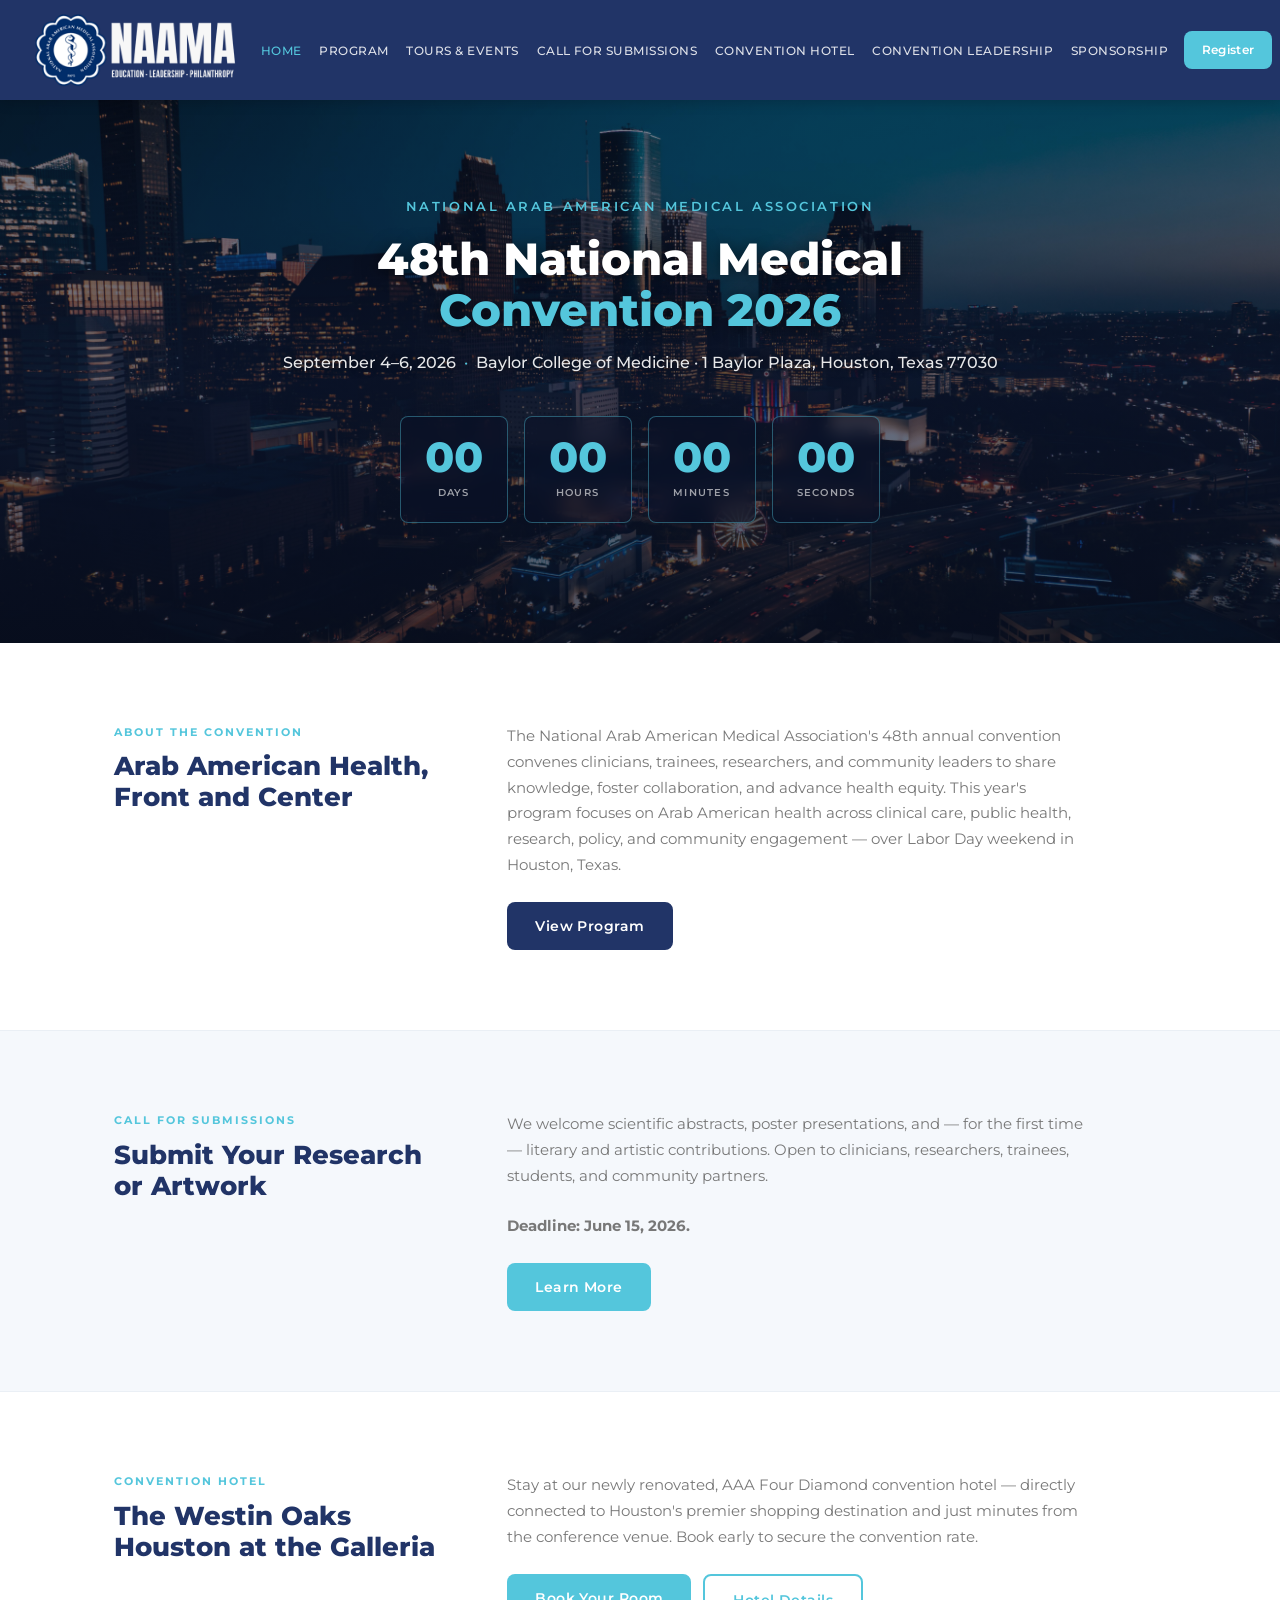
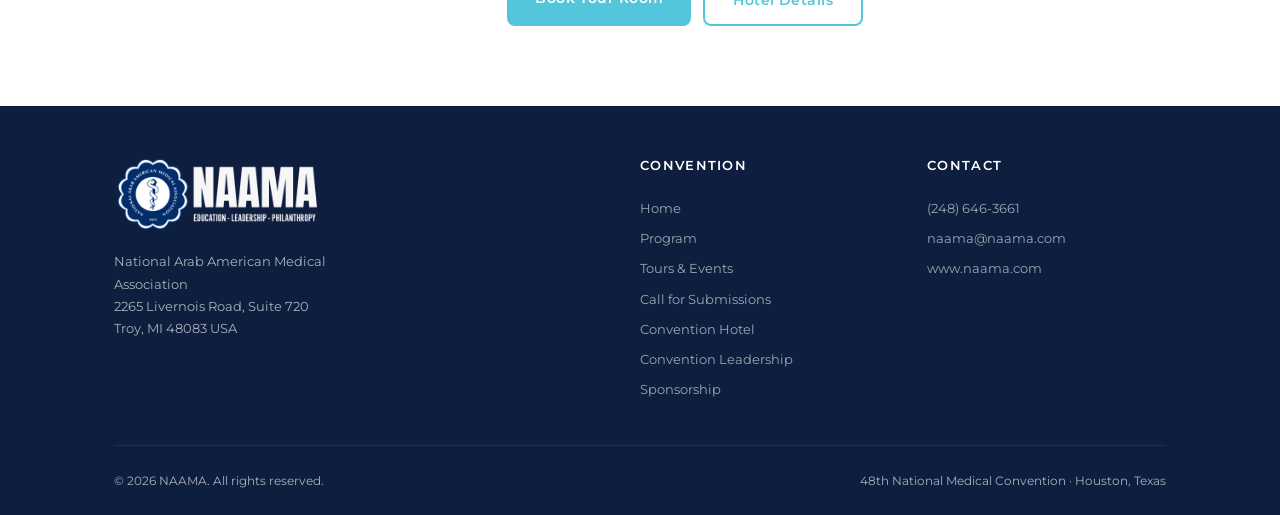
==== commit d4443e52: "Add Dental Track program details and new Sponsorship page - Fill in Dental Scientific Program (morni" ====
--- a/index.html
+++ b/index.html
@@ -176,6 +176,7 @@
           <a href="submissions.html">Call for Submissions</a>
           <a href="hotel.html">Convention Hotel</a>
           <a href="leadership.html">Convention Leadership</a>
+          <a href="sponsorship.html">Sponsorship</a>
         </div>
         <div class="footer__col">
           <h4>Contact</h4>
